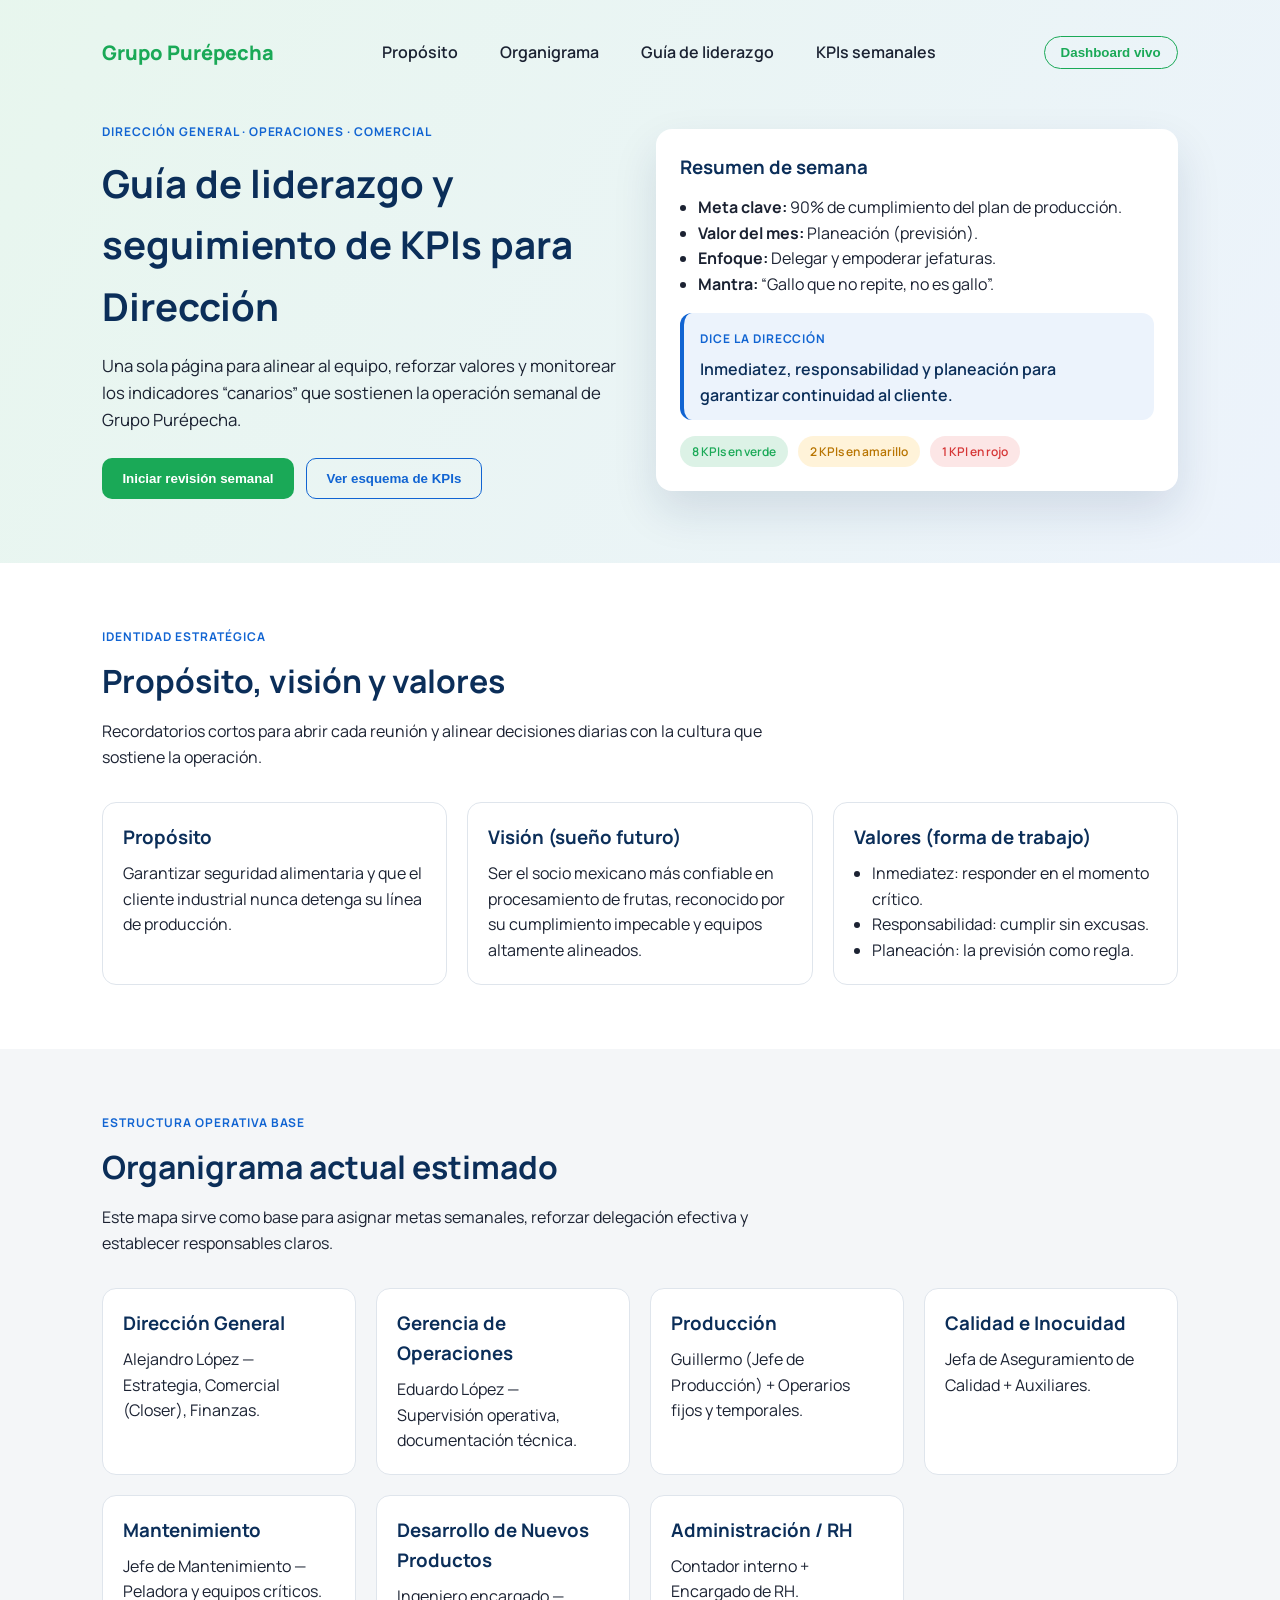
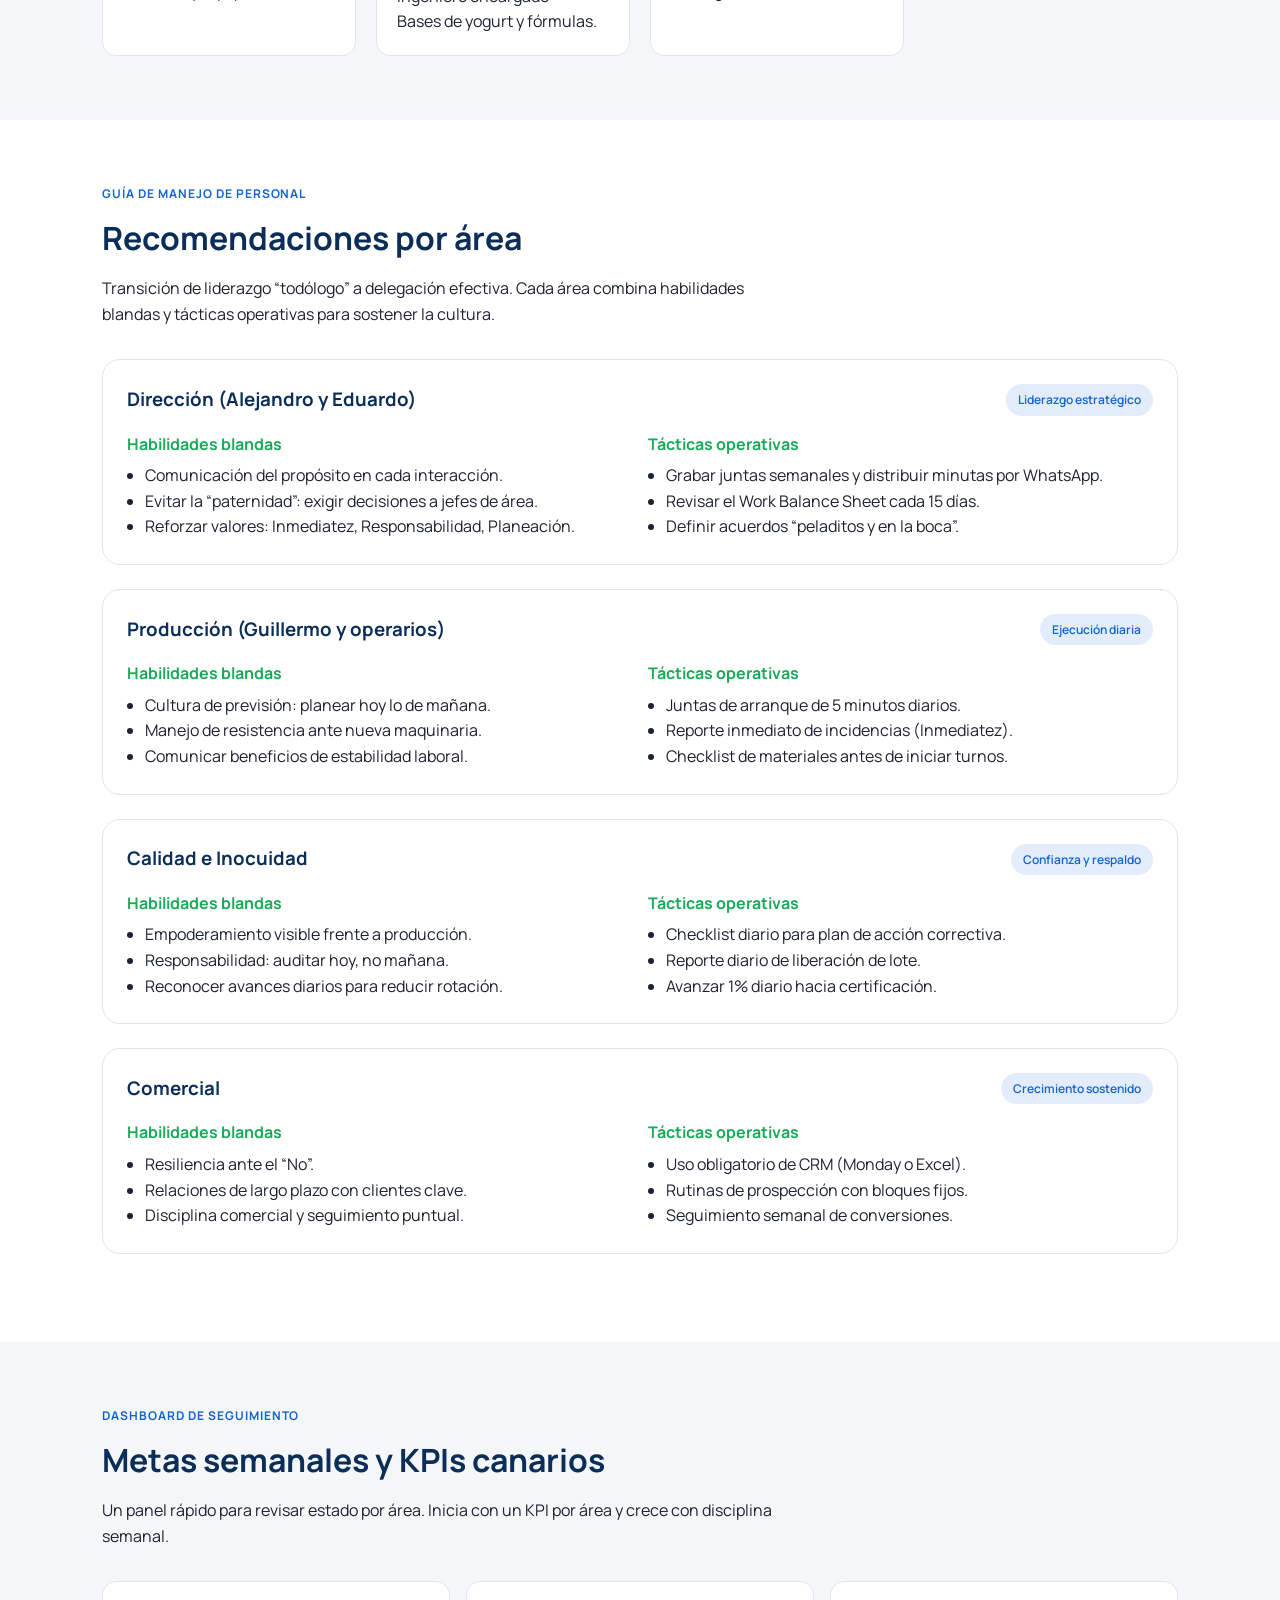
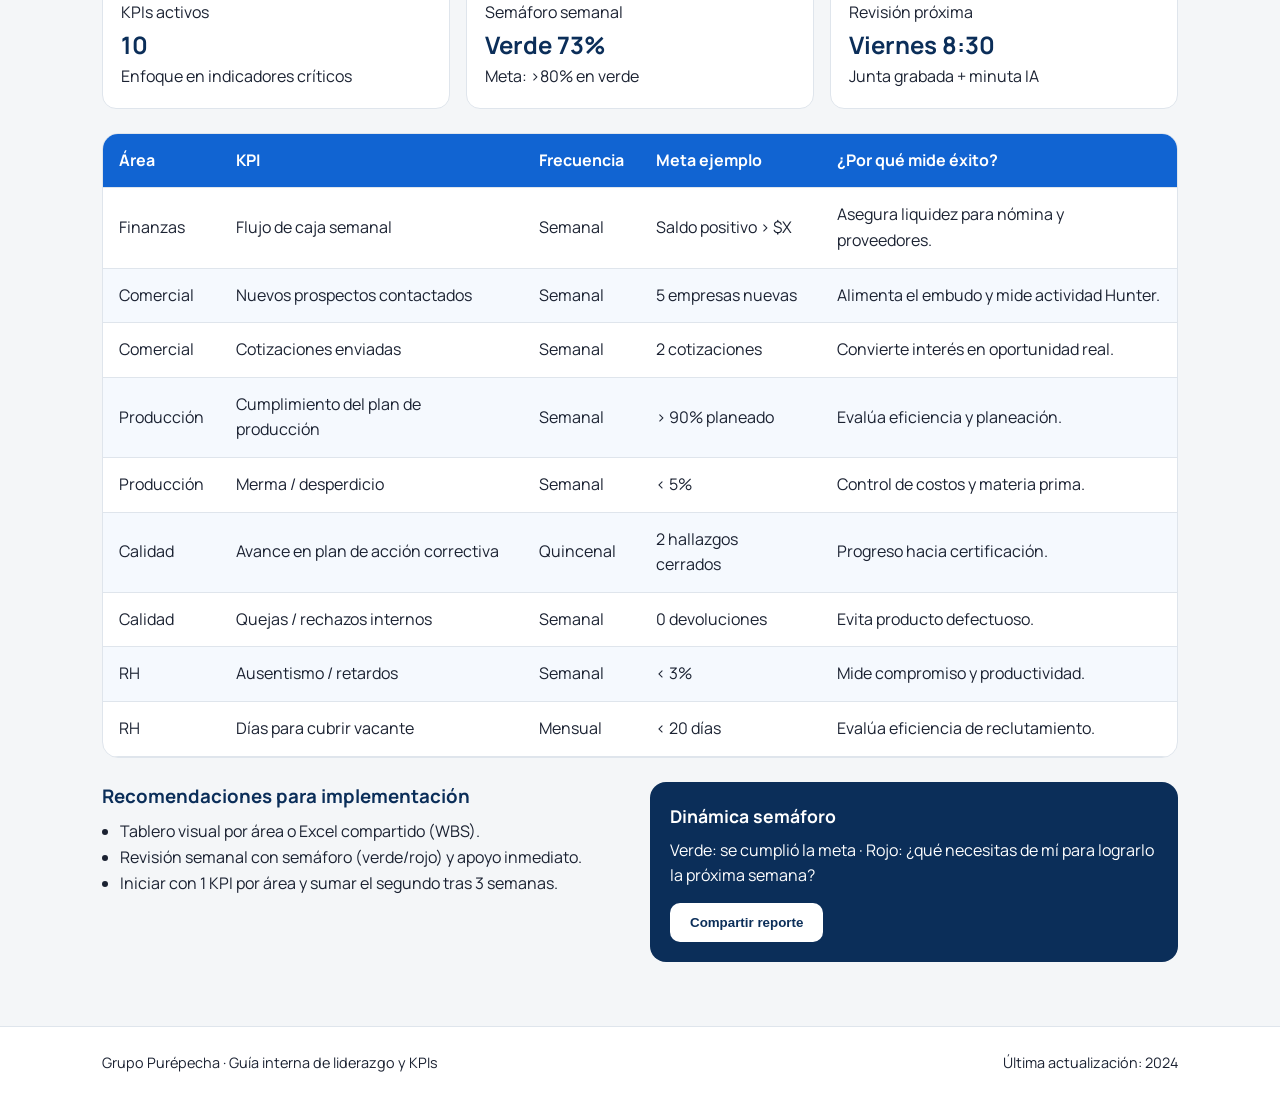
==== public/index.html @ 1cf467c3 "Add public assets for preview" ====
<!DOCTYPE html>
<html lang="es">
<head>
  <meta charset="UTF-8" />
  <meta name="viewport" content="width=device-width, initial-scale=1" />
  <title>Guía de Liderazgo & KPIs | Grupo Purépecha</title>
  <link rel="stylesheet" href="styles.css" />
  <link rel="preconnect" href="https://fonts.googleapis.com" />
  <link rel="preconnect" href="https://fonts.gstatic.com" crossorigin />
  <link
    href="https://fonts.googleapis.com/css2?family=Manrope:wght@400;500;600;700;800&display=swap"
    rel="stylesheet"
  />
</head>
<body>
  <header class="hero" id="inicio">
    <nav class="nav">
      <div class="logo">Grupo Purépecha</div>
      <div class="nav-links">
        <a href="#proposito">Propósito</a>
        <a href="#organigrama">Organigrama</a>
        <a href="#guia">Guía de liderazgo</a>
        <a href="#kpis">KPIs semanales</a>
      </div>
      <button class="nav-cta">Dashboard vivo</button>
    </nav>

    <section class="hero-content">
      <div>
        <p class="eyebrow">Dirección General · Operaciones · Comercial</p>
        <h1>Guía de liderazgo y seguimiento de KPIs para Dirección</h1>
        <p class="hero-lead">
          Una sola página para alinear al equipo, reforzar valores y monitorear los indicadores
          “canarios” que sostienen la operación semanal de Grupo Purépecha.
        </p>
        <div class="hero-actions">
          <button class="primary">Iniciar revisión semanal</button>
          <button class="ghost">Ver esquema de KPIs</button>
        </div>
      </div>
      <div class="hero-card">
        <h3>Resumen de semana</h3>
        <ul>
          <li><strong>Meta clave:</strong> 90% de cumplimiento del plan de producción.</li>
          <li><strong>Valor del mes:</strong> Planeación (previsión).</li>
          <li><strong>Enfoque:</strong> Delegar y empoderar jefaturas.</li>
          <li><strong>Mantra:</strong> “Gallo que no repite, no es gallo”.</li>
        </ul>
        <div class="quote">
          <span>Dice la Dirección</span>
          <p>Inmediatez, responsabilidad y planeación para garantizar continuidad al cliente.</p>
        </div>
        <div class="pill-row">
          <span class="pill success">8 KPIs en verde</span>
          <span class="pill warning">2 KPIs en amarillo</span>
          <span class="pill danger">1 KPI en rojo</span>
        </div>
      </div>
    </section>
  </header>

  <main>
    <section class="section" id="proposito">
      <div class="section-header">
        <p class="eyebrow">Identidad estratégica</p>
        <h2>Propósito, visión y valores</h2>
        <p>
          Recordatorios cortos para abrir cada reunión y alinear decisiones diarias con la cultura
          que sostiene la operación.
        </p>
      </div>
      <div class="grid three">
        <article class="card">
          <h3>Propósito</h3>
          <p>
            Garantizar seguridad alimentaria y que el cliente industrial nunca detenga su línea de
            producción.
          </p>
        </article>
        <article class="card">
          <h3>Visión (sueño futuro)</h3>
          <p>
            Ser el socio mexicano más confiable en procesamiento de frutas, reconocido por su
            cumplimiento impecable y equipos altamente alineados.
          </p>
        </article>
        <article class="card">
          <h3>Valores (forma de trabajo)</h3>
          <ul>
            <li>Inmediatez: responder en el momento crítico.</li>
            <li>Responsabilidad: cumplir sin excusas.</li>
            <li>Planeación: la previsión como regla.</li>
          </ul>
        </article>
      </div>
    </section>

    <section class="section soft" id="organigrama">
      <div class="section-header">
        <p class="eyebrow">Estructura operativa base</p>
        <h2>Organigrama actual estimado</h2>
        <p>
          Este mapa sirve como base para asignar metas semanales, reforzar delegación efectiva y
          establecer responsables claros.
        </p>
      </div>
      <div class="grid two">
        <article class="card">
          <h3>Dirección General</h3>
          <p>Alejandro López — Estrategia, Comercial (Closer), Finanzas.</p>
        </article>
        <article class="card">
          <h3>Gerencia de Operaciones</h3>
          <p>Eduardo López — Supervisión operativa, documentación técnica.</p>
        </article>
        <article class="card">
          <h3>Producción</h3>
          <p>Guillermo (Jefe de Producción) + Operarios fijos y temporales.</p>
        </article>
        <article class="card">
          <h3>Calidad e Inocuidad</h3>
          <p>Jefa de Aseguramiento de Calidad + Auxiliares.</p>
        </article>
        <article class="card">
          <h3>Mantenimiento</h3>
          <p>Jefe de Mantenimiento — Peladora y equipos críticos.</p>
        </article>
        <article class="card">
          <h3>Desarrollo de Nuevos Productos</h3>
          <p>Ingeniero encargado — Bases de yogurt y fórmulas.</p>
        </article>
        <article class="card">
          <h3>Administración / RH</h3>
          <p>Contador interno + Encargado de RH.</p>
        </article>
      </div>
    </section>

    <section class="section" id="guia">
      <div class="section-header">
        <p class="eyebrow">Guía de manejo de personal</p>
        <h2>Recomendaciones por área</h2>
        <p>
          Transición de liderazgo “todólogo” a delegación efectiva. Cada área combina habilidades
          blandas y tácticas operativas para sostener la cultura.
        </p>
      </div>

      <div class="area">
        <div class="area-title">
          <h3>Dirección (Alejandro y Eduardo)</h3>
          <span class="tag">Liderazgo estratégico</span>
        </div>
        <div class="area-grid">
          <div>
            <h4>Habilidades blandas</h4>
            <ul>
              <li>Comunicación del propósito en cada interacción.</li>
              <li>Evitar la “paternidad”: exigir decisiones a jefes de área.</li>
              <li>Reforzar valores: Inmediatez, Responsabilidad, Planeación.</li>
            </ul>
          </div>
          <div>
            <h4>Tácticas operativas</h4>
            <ul>
              <li>Grabar juntas semanales y distribuir minutas por WhatsApp.</li>
              <li>Revisar el Work Balance Sheet cada 15 días.</li>
              <li>Definir acuerdos “peladitos y en la boca”.</li>
            </ul>
          </div>
        </div>
      </div>

      <div class="area">
        <div class="area-title">
          <h3>Producción (Guillermo y operarios)</h3>
          <span class="tag">Ejecución diaria</span>
        </div>
        <div class="area-grid">
          <div>
            <h4>Habilidades blandas</h4>
            <ul>
              <li>Cultura de previsión: planear hoy lo de mañana.</li>
              <li>Manejo de resistencia ante nueva maquinaria.</li>
              <li>Comunicar beneficios de estabilidad laboral.</li>
            </ul>
          </div>
          <div>
            <h4>Tácticas operativas</h4>
            <ul>
              <li>Juntas de arranque de 5 minutos diarios.</li>
              <li>Reporte inmediato de incidencias (Inmediatez).</li>
              <li>Checklist de materiales antes de iniciar turnos.</li>
            </ul>
          </div>
        </div>
      </div>

      <div class="area">
        <div class="area-title">
          <h3>Calidad e Inocuidad</h3>
          <span class="tag">Confianza y respaldo</span>
        </div>
        <div class="area-grid">
          <div>
            <h4>Habilidades blandas</h4>
            <ul>
              <li>Empoderamiento visible frente a producción.</li>
              <li>Responsabilidad: auditar hoy, no mañana.</li>
              <li>Reconocer avances diarios para reducir rotación.</li>
            </ul>
          </div>
          <div>
            <h4>Tácticas operativas</h4>
            <ul>
              <li>Checklist diario para plan de acción correctiva.</li>
              <li>Reporte diario de liberación de lote.</li>
              <li>Avanzar 1% diario hacia certificación.</li>
            </ul>
          </div>
        </div>
      </div>

      <div class="area">
        <div class="area-title">
          <h3>Comercial</h3>
          <span class="tag">Crecimiento sostenido</span>
        </div>
        <div class="area-grid">
          <div>
            <h4>Habilidades blandas</h4>
            <ul>
              <li>Resiliencia ante el “No”.</li>
              <li>Relaciones de largo plazo con clientes clave.</li>
              <li>Disciplina comercial y seguimiento puntual.</li>
            </ul>
          </div>
          <div>
            <h4>Tácticas operativas</h4>
            <ul>
              <li>Uso obligatorio de CRM (Monday o Excel).</li>
              <li>Rutinas de prospección con bloques fijos.</li>
              <li>Seguimiento semanal de conversiones.</li>
            </ul>
          </div>
        </div>
      </div>
    </section>

    <section class="section soft" id="kpis">
      <div class="section-header">
        <p class="eyebrow">Dashboard de seguimiento</p>
        <h2>Metas semanales y KPIs canarios</h2>
        <p>
          Un panel rápido para revisar estado por área. Inicia con un KPI por área y crece con
          disciplina semanal.
        </p>
      </div>

      <div class="kpi-highlights">
        <div class="highlight">
          <p>KPIs activos</p>
          <h3>10</h3>
          <span>Enfoque en indicadores críticos</span>
        </div>
        <div class="highlight">
          <p>Semáforo semanal</p>
          <h3>Verde 73%</h3>
          <span>Meta: &gt;80% en verde</span>
        </div>
        <div class="highlight">
          <p>Revisión próxima</p>
          <h3>Viernes 8:30</h3>
          <span>Junta grabada + minuta IA</span>
        </div>
      </div>

      <div class="table-wrapper">
        <table>
          <thead>
            <tr>
              <th>Área</th>
              <th>KPI</th>
              <th>Frecuencia</th>
              <th>Meta ejemplo</th>
              <th>¿Por qué mide éxito?</th>
            </tr>
          </thead>
          <tbody>
            <tr>
              <td>Finanzas</td>
              <td>Flujo de caja semanal</td>
              <td>Semanal</td>
              <td>Saldo positivo &gt; $X</td>
              <td>Asegura liquidez para nómina y proveedores.</td>
            </tr>
            <tr>
              <td>Comercial</td>
              <td>Nuevos prospectos contactados</td>
              <td>Semanal</td>
              <td>5 empresas nuevas</td>
              <td>Alimenta el embudo y mide actividad Hunter.</td>
            </tr>
            <tr>
              <td>Comercial</td>
              <td>Cotizaciones enviadas</td>
              <td>Semanal</td>
              <td>2 cotizaciones</td>
              <td>Convierte interés en oportunidad real.</td>
            </tr>
            <tr>
              <td>Producción</td>
              <td>Cumplimiento del plan de producción</td>
              <td>Semanal</td>
              <td>&gt; 90% planeado</td>
              <td>Evalúa eficiencia y planeación.</td>
            </tr>
            <tr>
              <td>Producción</td>
              <td>Merma / desperdicio</td>
              <td>Semanal</td>
              <td>&lt; 5%</td>
              <td>Control de costos y materia prima.</td>
            </tr>
            <tr>
              <td>Calidad</td>
              <td>Avance en plan de acción correctiva</td>
              <td>Quincenal</td>
              <td>2 hallazgos cerrados</td>
              <td>Progreso hacia certificación.</td>
            </tr>
            <tr>
              <td>Calidad</td>
              <td>Quejas / rechazos internos</td>
              <td>Semanal</td>
              <td>0 devoluciones</td>
              <td>Evita producto defectuoso.</td>
            </tr>
            <tr>
              <td>RH</td>
              <td>Ausentismo / retardos</td>
              <td>Semanal</td>
              <td>&lt; 3%</td>
              <td>Mide compromiso y productividad.</td>
            </tr>
            <tr>
              <td>RH</td>
              <td>Días para cubrir vacante</td>
              <td>Mensual</td>
              <td>&lt; 20 días</td>
              <td>Evalúa eficiencia de reclutamiento.</td>
            </tr>
          </tbody>
        </table>
      </div>

      <div class="recommendations">
        <div>
          <h3>Recomendaciones para implementación</h3>
          <ul>
            <li>Tablero visual por área o Excel compartido (WBS).</li>
            <li>Revisión semanal con semáforo (verde/rojo) y apoyo inmediato.</li>
            <li>Iniciar con 1 KPI por área y sumar el segundo tras 3 semanas.</li>
          </ul>
        </div>
        <div class="callout">
          <h4>Dinámica semáforo</h4>
          <p>
            Verde: se cumplió la meta · Rojo: ¿qué necesitas de mí para lograrlo la próxima semana?
          </p>
          <button class="primary">Compartir reporte</button>
        </div>
      </div>
    </section>
  </main>

  <footer>
    <p>Grupo Purépecha · Guía interna de liderazgo y KPIs</p>
    <span>Última actualización: 2024</span>
  </footer>
</body>
</html>
---- public/styles.css ----
:root {
  --verde: #1aa957;
  --azul: #1164d2;
  --azul-oscuro: #0b2e59;
  --gris: #f4f6f8;
  --texto: #1b2232;
  --borde: #dfe5ec;
}

* {
  box-sizing: border-box;
  margin: 0;
  padding: 0;
}

body {
  font-family: "Manrope", sans-serif;
  color: var(--texto);
  background: #fff;
  line-height: 1.6;
}

a {
  text-decoration: none;
  color: inherit;
}

header.hero {
  background: linear-gradient(120deg, rgba(26, 169, 87, 0.1), rgba(17, 100, 210, 0.08));
  padding: 32px 8vw 64px;
}

.nav {
  display: flex;
  align-items: center;
  justify-content: space-between;
  gap: 24px;
  flex-wrap: wrap;
}

.logo {
  font-weight: 800;
  color: var(--verde);
  font-size: 1.25rem;
}

.nav-links {
  display: flex;
  gap: 18px;
  flex-wrap: wrap;
  font-weight: 600;
}

.nav-links a {
  padding: 8px 12px;
  border-radius: 20px;
}

.nav-links a:hover {
  background: rgba(26, 169, 87, 0.12);
}

.nav-cta {
  border: 1px solid var(--verde);
  color: var(--verde);
  background: transparent;
  padding: 8px 16px;
  border-radius: 20px;
  font-weight: 600;
}

.hero-content {
  margin-top: 48px;
  display: grid;
  grid-template-columns: repeat(auto-fit, minmax(280px, 1fr));
  gap: 32px;
  align-items: center;
}

.eyebrow {
  text-transform: uppercase;
  letter-spacing: 0.08em;
  font-size: 0.75rem;
  color: var(--azul);
  font-weight: 700;
}

h1 {
  font-size: clamp(2.2rem, 3vw, 3rem);
  margin: 12px 0 16px;
  color: var(--azul-oscuro);
}

.hero-lead {
  font-size: 1.05rem;
  margin-bottom: 24px;
  max-width: 520px;
}

.hero-actions {
  display: flex;
  gap: 12px;
  flex-wrap: wrap;
}

button.primary {
  background: var(--verde);
  color: #fff;
  border: none;
  padding: 12px 20px;
  border-radius: 10px;
  font-weight: 600;
}

button.ghost {
  border: 1px solid var(--azul);
  background: transparent;
  padding: 12px 20px;
  border-radius: 10px;
  color: var(--azul);
  font-weight: 600;
}

.hero-card {
  background: #fff;
  border-radius: 16px;
  padding: 24px;
  box-shadow: 0 20px 45px rgba(14, 45, 89, 0.12);
}

.hero-card h3 {
  margin-bottom: 12px;
  color: var(--azul-oscuro);
}

.hero-card ul {
  margin-bottom: 16px;
  padding-left: 18px;
}

.quote {
  background: rgba(17, 100, 210, 0.08);
  border-left: 4px solid var(--azul);
  padding: 12px 16px;
  border-radius: 12px;
  margin-bottom: 16px;
}

.quote span {
  font-size: 0.75rem;
  font-weight: 700;
  color: var(--azul);
  text-transform: uppercase;
  letter-spacing: 0.08em;
}

.quote p {
  margin-top: 6px;
  color: var(--azul-oscuro);
  font-weight: 600;
}

.pill-row {
  display: flex;
  gap: 10px;
  flex-wrap: wrap;
}

.pill {
  font-size: 0.75rem;
  padding: 6px 12px;
  border-radius: 999px;
  font-weight: 600;
}

.pill.success {
  background: rgba(26, 169, 87, 0.15);
  color: var(--verde);
}

.pill.warning {
  background: rgba(255, 174, 0, 0.15);
  color: #b87400;
}

.pill.danger {
  background: rgba(235, 87, 87, 0.15);
  color: #d63636;
}

.section {
  padding: 64px 8vw;
}

.section.soft {
  background: var(--gris);
}

.section-header {
  max-width: 680px;
  margin-bottom: 32px;
}

.section-header h2 {
  font-size: clamp(1.8rem, 2.5vw, 2.4rem);
  color: var(--azul-oscuro);
  margin: 10px 0 12px;
}

.grid {
  display: grid;
  gap: 20px;
}

.grid.two {
  grid-template-columns: repeat(auto-fit, minmax(240px, 1fr));
}

.grid.three {
  grid-template-columns: repeat(auto-fit, minmax(260px, 1fr));
}

.card {
  background: #fff;
  padding: 20px;
  border-radius: 14px;
  border: 1px solid var(--borde);
}

.card h3 {
  color: var(--azul-oscuro);
  margin-bottom: 8px;
}

.card ul {
  padding-left: 18px;
}

.area {
  border: 1px solid var(--borde);
  border-radius: 18px;
  padding: 24px;
  margin-bottom: 24px;
  background: #fff;
}

.area-title {
  display: flex;
  align-items: center;
  justify-content: space-between;
  gap: 12px;
  margin-bottom: 16px;
  flex-wrap: wrap;
}

.area-title h3 {
  color: var(--azul-oscuro);
}

.tag {
  background: rgba(17, 100, 210, 0.12);
  color: var(--azul);
  padding: 6px 12px;
  border-radius: 999px;
  font-size: 0.75rem;
  font-weight: 600;
}

.area-grid {
  display: grid;
  grid-template-columns: repeat(auto-fit, minmax(220px, 1fr));
  gap: 16px;
}

.area-grid h4 {
  color: var(--verde);
  margin-bottom: 6px;
}

.area-grid ul {
  padding-left: 18px;
}

.kpi-highlights {
  display: grid;
  grid-template-columns: repeat(auto-fit, minmax(200px, 1fr));
  gap: 16px;
  margin-bottom: 24px;
}

.highlight {
  background: #fff;
  padding: 18px;
  border-radius: 14px;
  border: 1px solid var(--borde);
}

.highlight h3 {
  font-size: 1.5rem;
  color: var(--azul-oscuro);
}

.table-wrapper {
  background: #fff;
  border-radius: 16px;
  border: 1px solid var(--borde);
  overflow-x: auto;
  margin-bottom: 24px;
}

table {
  width: 100%;
  border-collapse: collapse;
  min-width: 680px;
}

thead {
  background: var(--azul);
  color: #fff;
}

th,
td {
  padding: 14px 16px;
  text-align: left;
  border-bottom: 1px solid var(--borde);
}

tbody tr:nth-child(even) {
  background: rgba(17, 100, 210, 0.04);
}

.recommendations {
  display: grid;
  gap: 20px;
  grid-template-columns: repeat(auto-fit, minmax(260px, 1fr));
  align-items: stretch;
}

.recommendations h3 {
  color: var(--azul-oscuro);
  margin-bottom: 8px;
}

.recommendations ul {
  padding-left: 18px;
}

.callout {
  background: var(--azul-oscuro);
  color: #fff;
  padding: 20px;
  border-radius: 16px;
}

.callout h4 {
  margin-bottom: 8px;
  font-size: 1.1rem;
}

.callout button {
  margin-top: 14px;
  background: #fff;
  color: var(--azul-oscuro);
}

footer {
  padding: 24px 8vw 40px;
  display: flex;
  justify-content: space-between;
  flex-wrap: wrap;
  gap: 10px;
  background: #fff;
  border-top: 1px solid var(--borde);
  font-size: 0.9rem;
}

@media (max-width: 720px) {
  .nav {
    flex-direction: column;
    align-items: flex-start;
  }

  .hero-actions {
    flex-direction: column;
    align-items: stretch;
  }
}
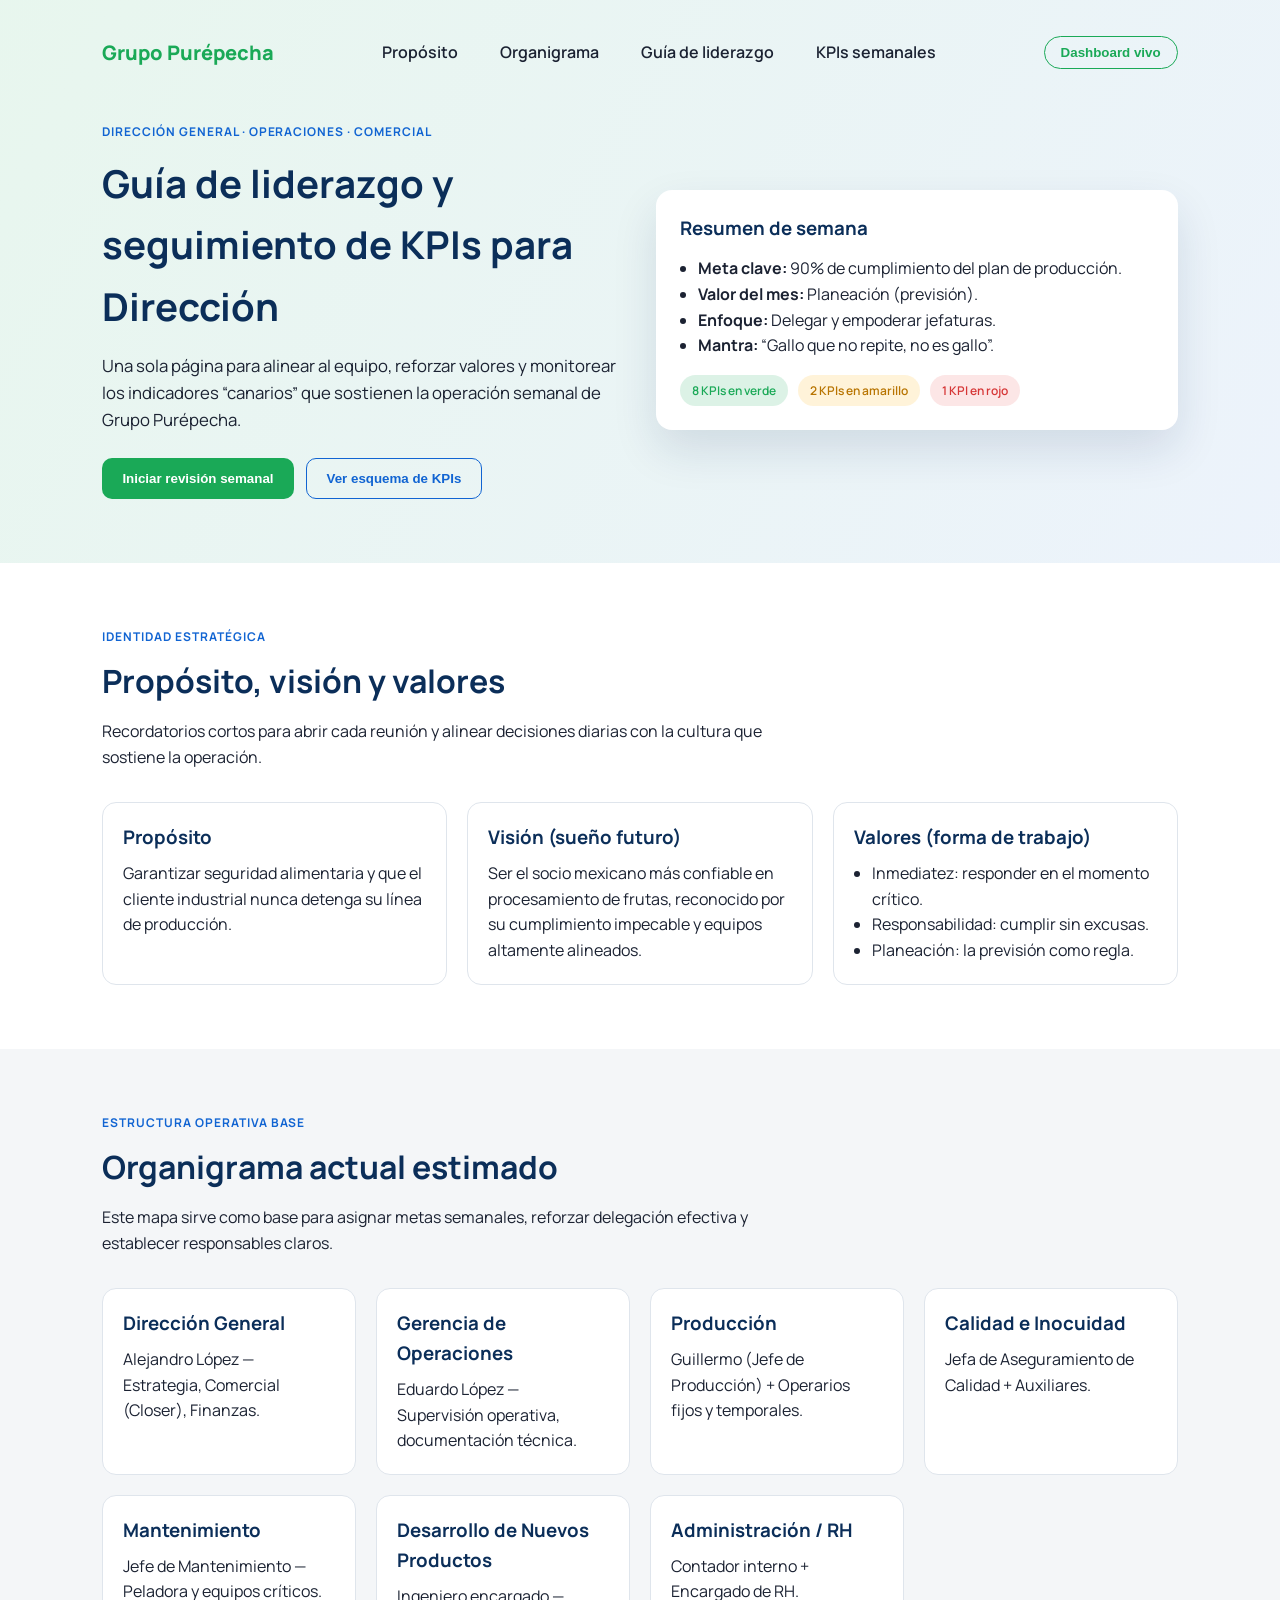
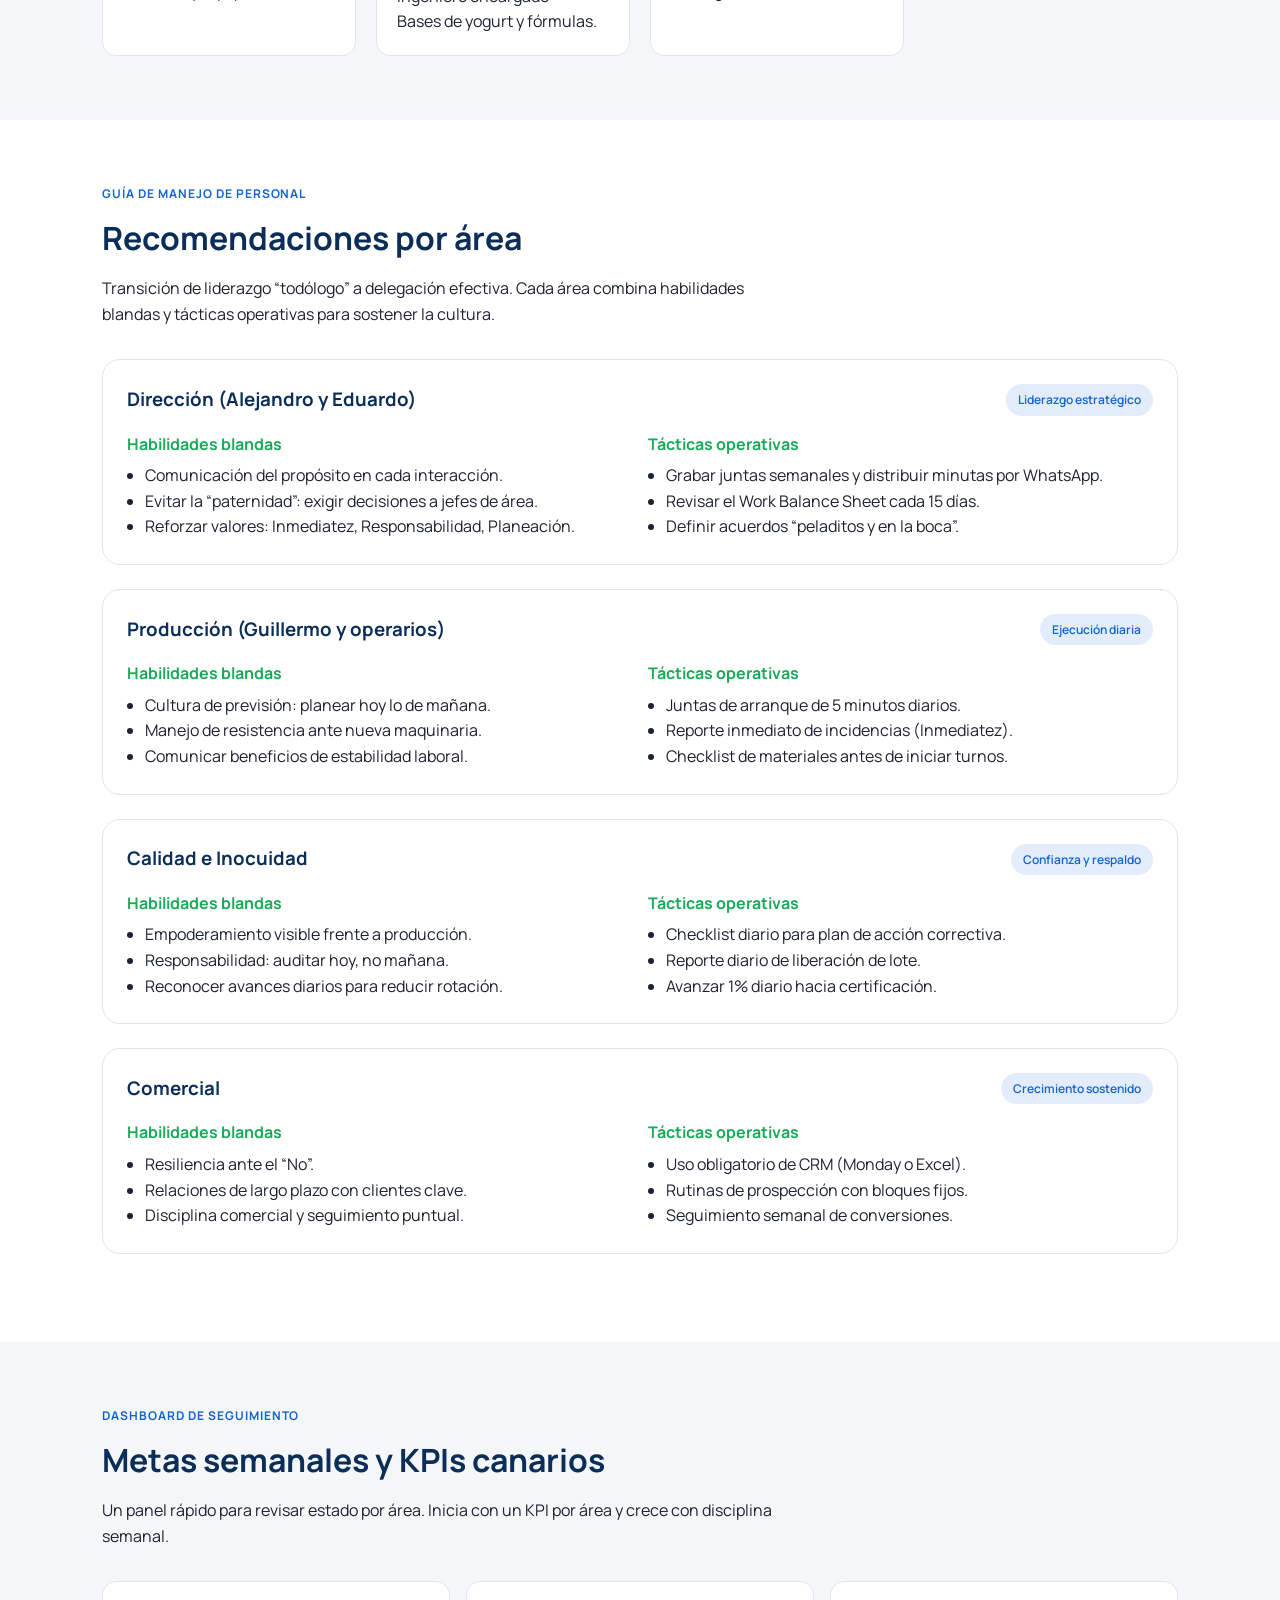
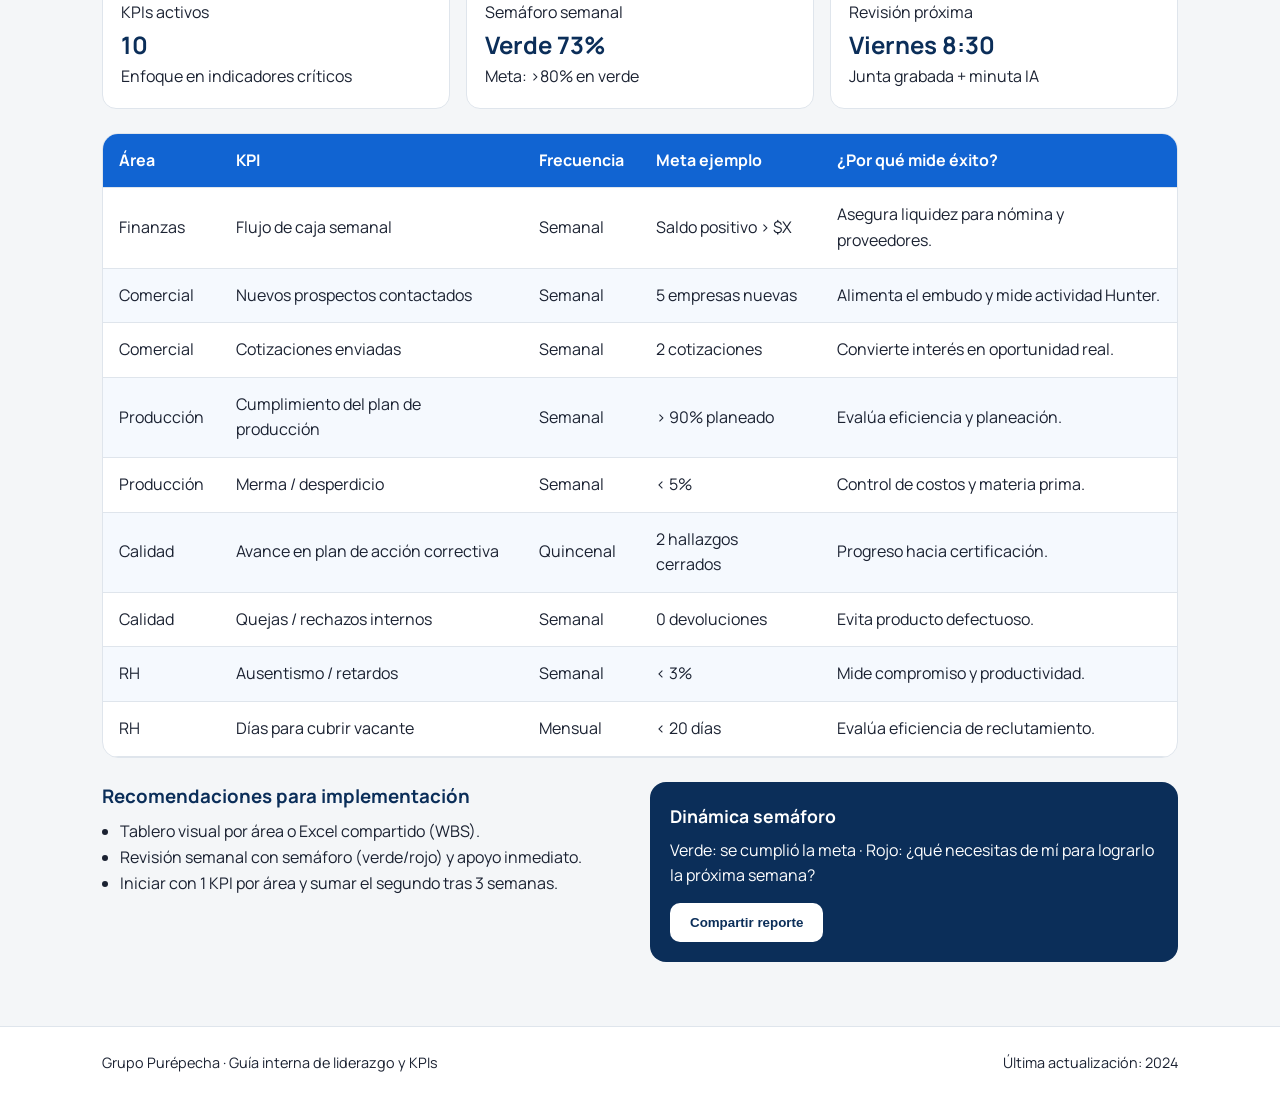
==== commit ae63f17f: "Remove direction quote callout" ====
--- a/public/index.html
+++ b/public/index.html
@@ -46,10 +46,6 @@
           <li><strong>Enfoque:</strong> Delegar y empoderar jefaturas.</li>
           <li><strong>Mantra:</strong> “Gallo que no repite, no es gallo”.</li>
         </ul>
-        <div class="quote">
-          <span>Dice la Dirección</span>
-          <p>Inmediatez, responsabilidad y planeación para garantizar continuidad al cliente.</p>
-        </div>
         <div class="pill-row">
           <span class="pill success">8 KPIs en verde</span>
           <span class="pill warning">2 KPIs en amarillo</span>
--- a/public/styles.css
+++ b/public/styles.css
@@ -138,28 +138,6 @@
   padding-left: 18px;
 }
 
-.quote {
-  background: rgba(17, 100, 210, 0.08);
-  border-left: 4px solid var(--azul);
-  padding: 12px 16px;
-  border-radius: 12px;
-  margin-bottom: 16px;
-}
-
-.quote span {
-  font-size: 0.75rem;
-  font-weight: 700;
-  color: var(--azul);
-  text-transform: uppercase;
-  letter-spacing: 0.08em;
-}
-
-.quote p {
-  margin-top: 6px;
-  color: var(--azul-oscuro);
-  font-weight: 600;
-}
-
 .pill-row {
   display: flex;
   gap: 10px;
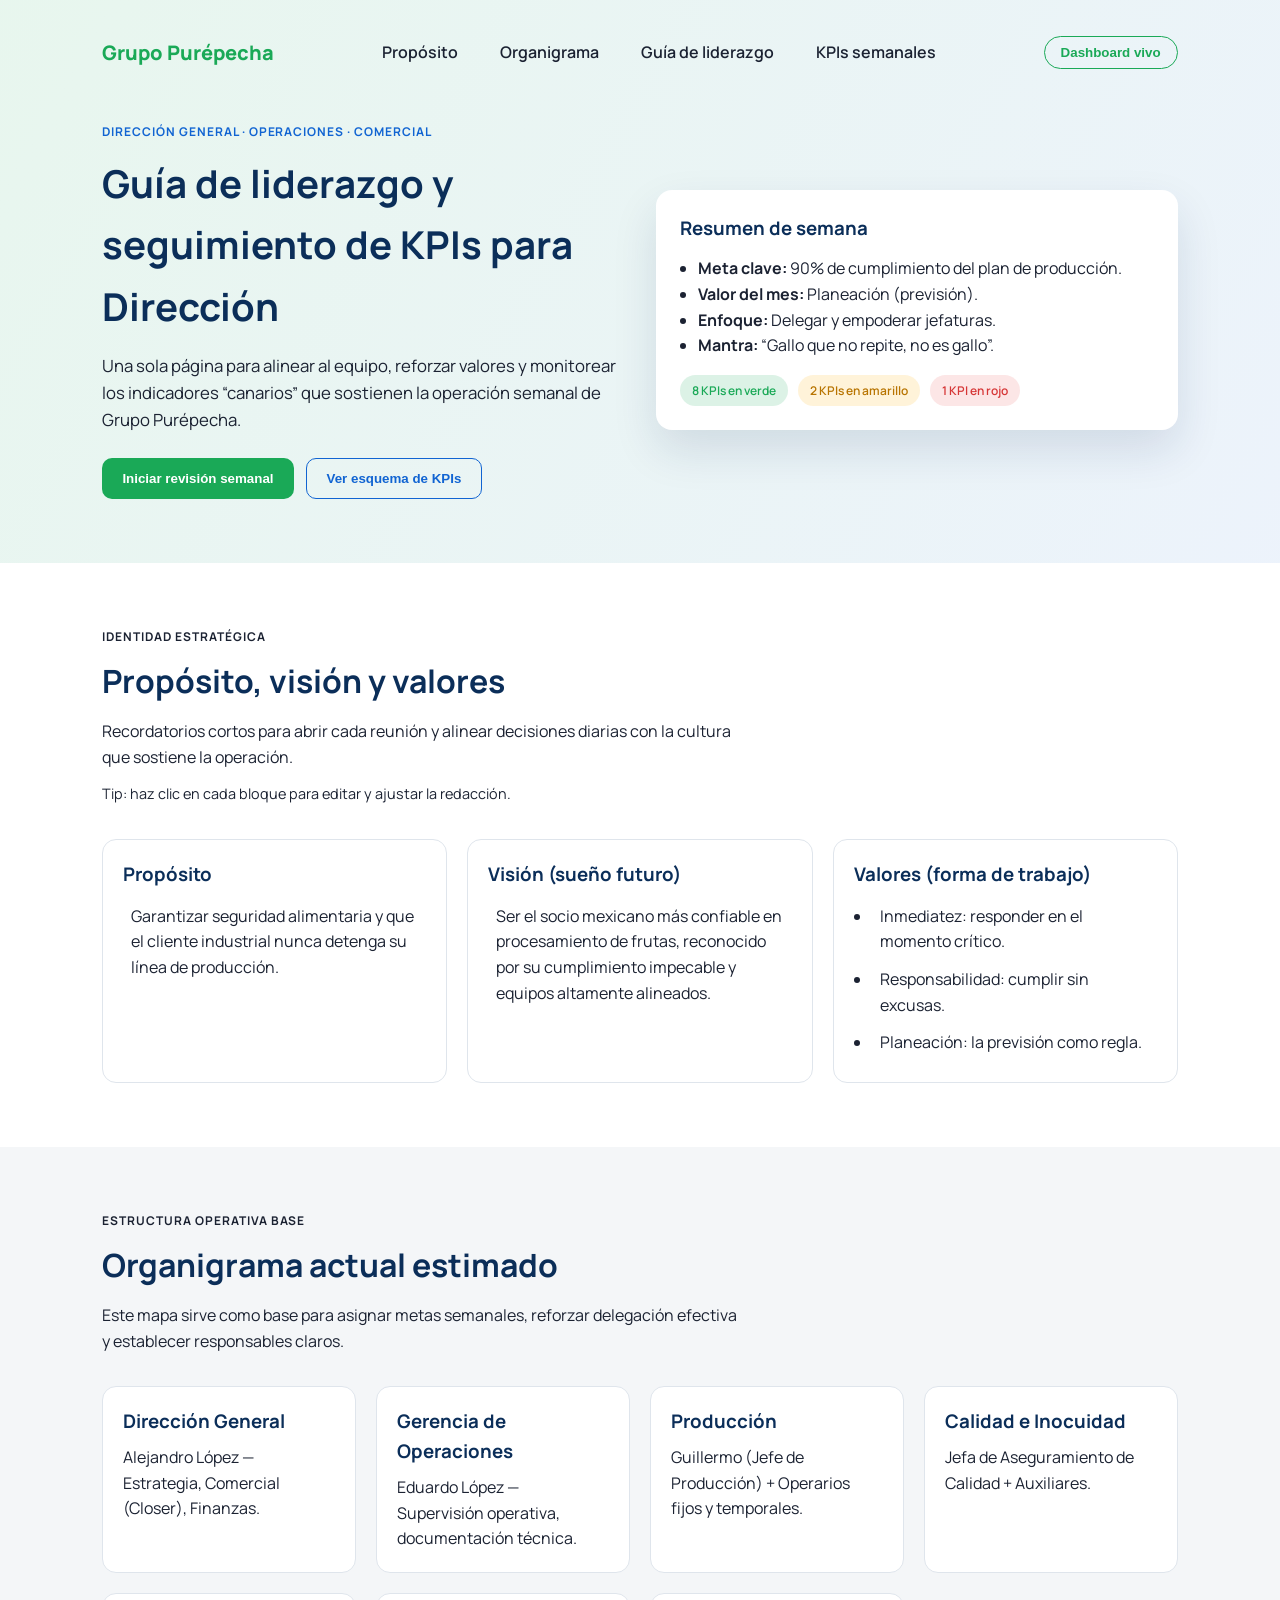
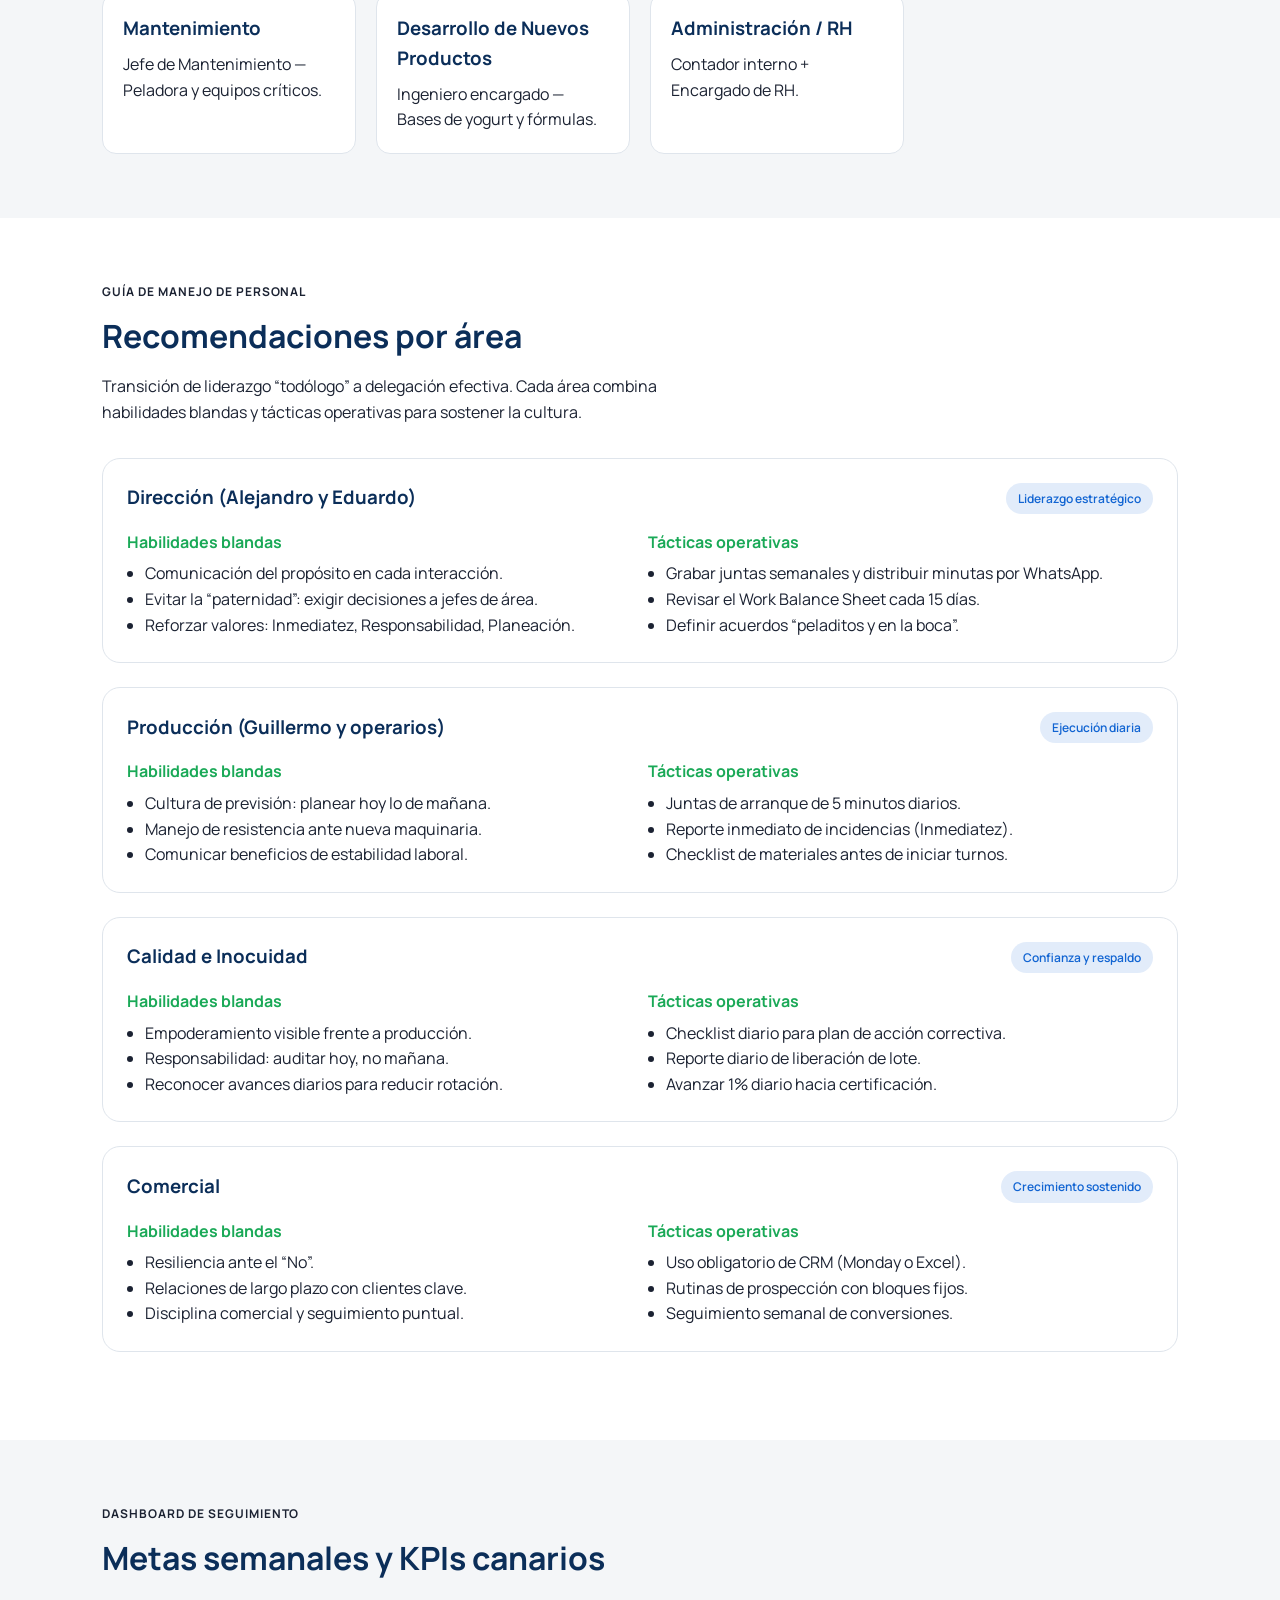
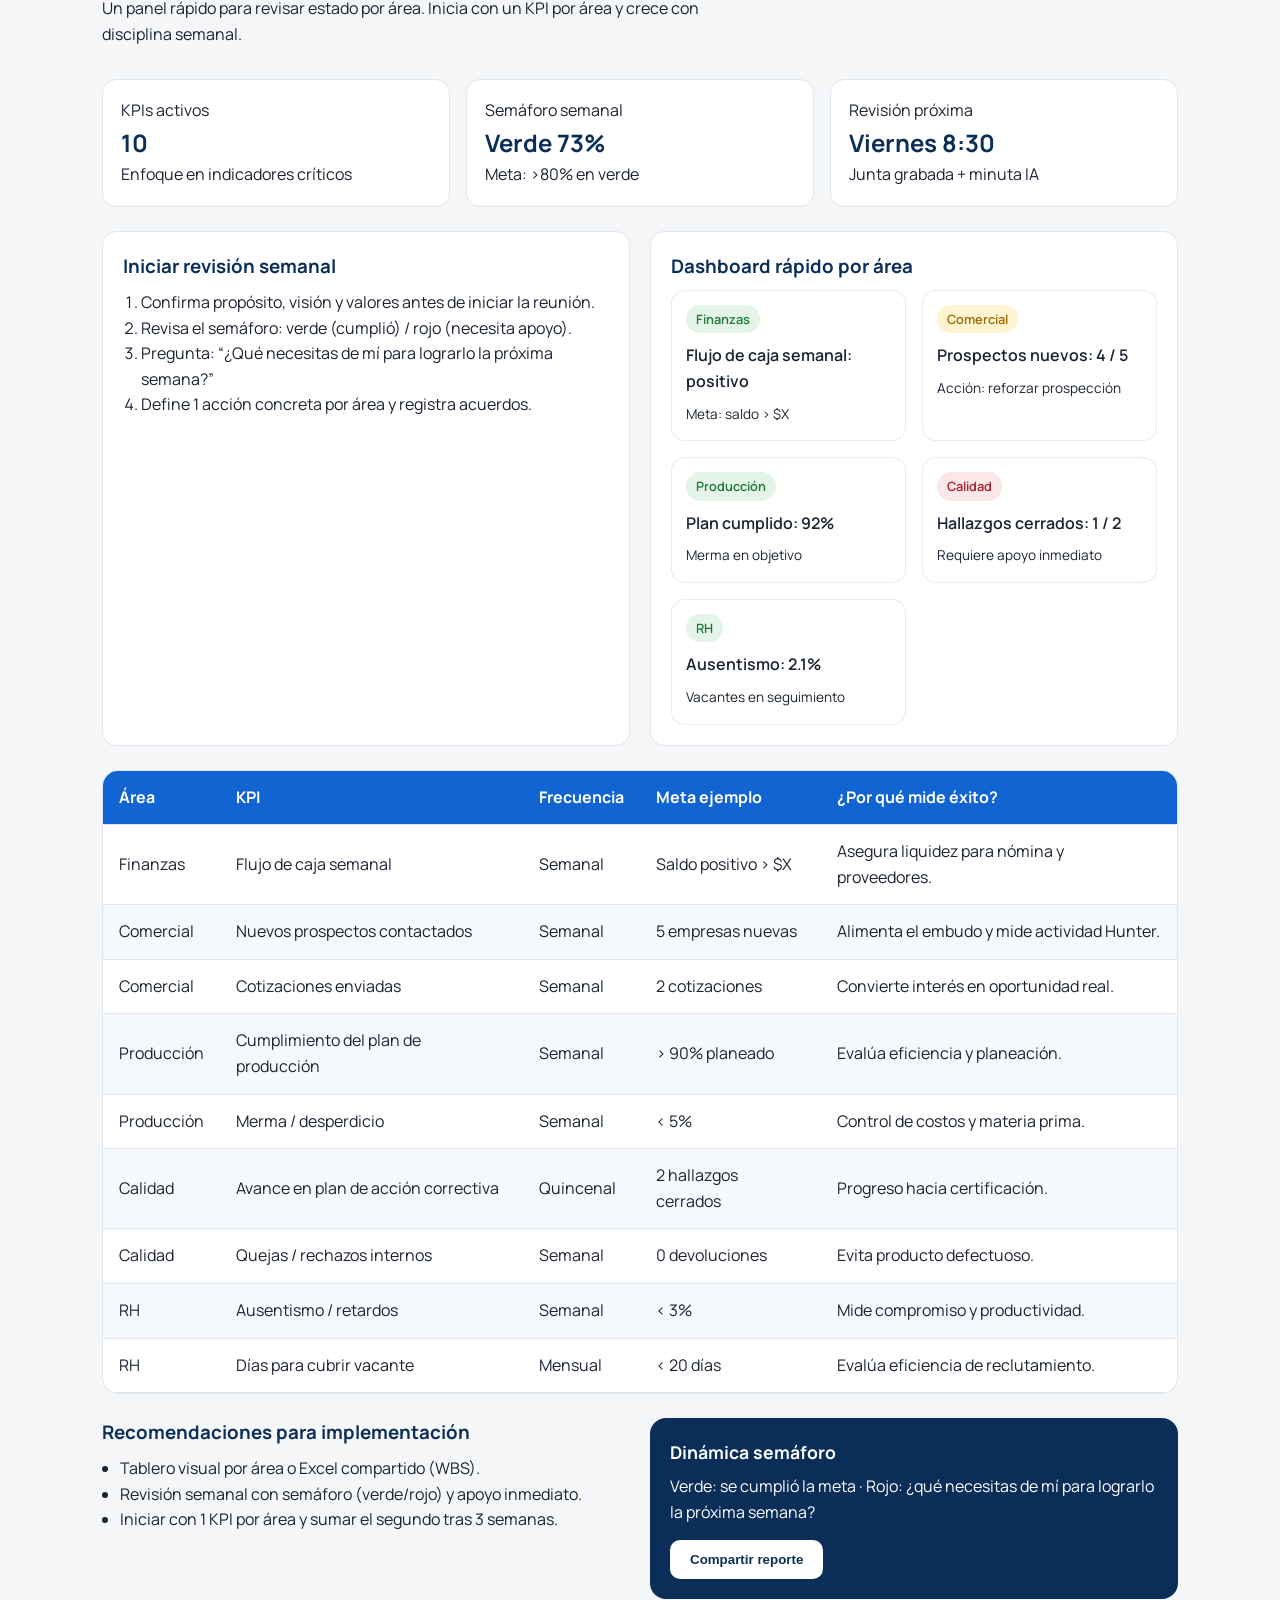
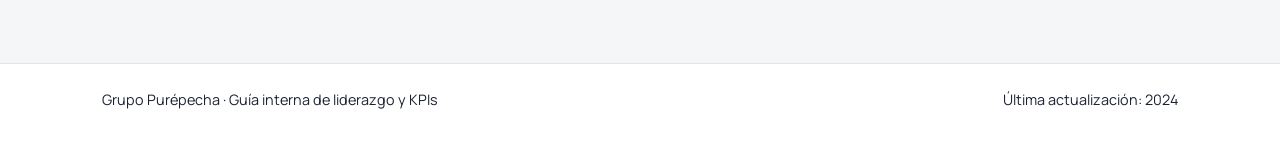
==== commit 649eecf9: "Add weekly review dashboard and editable culture blocks" ====
--- a/public/index.html
+++ b/public/index.html
@@ -64,18 +64,19 @@
           Recordatorios cortos para abrir cada reunión y alinear decisiones diarias con la cultura
           que sostiene la operación.
         </p>
+        <span class="helper">Tip: haz clic en cada bloque para editar y ajustar la redacción.</span>
       </div>
       <div class="grid three">
         <article class="card">
           <h3>Propósito</h3>
-          <p>
+          <p class="editable" contenteditable="true">
             Garantizar seguridad alimentaria y que el cliente industrial nunca detenga su línea de
             producción.
           </p>
         </article>
         <article class="card">
           <h3>Visión (sueño futuro)</h3>
-          <p>
+          <p class="editable" contenteditable="true">
             Ser el socio mexicano más confiable en procesamiento de frutas, reconocido por su
             cumplimiento impecable y equipos altamente alineados.
           </p>
@@ -83,9 +84,9 @@
         <article class="card">
           <h3>Valores (forma de trabajo)</h3>
           <ul>
-            <li>Inmediatez: responder en el momento crítico.</li>
-            <li>Responsabilidad: cumplir sin excusas.</li>
-            <li>Planeación: la previsión como regla.</li>
+            <li class="editable" contenteditable="true">Inmediatez: responder en el momento crítico.</li>
+            <li class="editable" contenteditable="true">Responsabilidad: cumplir sin excusas.</li>
+            <li class="editable" contenteditable="true">Planeación: la previsión como regla.</li>
           </ul>
         </article>
       </div>
@@ -271,6 +272,48 @@
         </div>
       </div>
 
+      <div class="review-grid">
+        <article class="card">
+          <h3>Iniciar revisión semanal</h3>
+          <ol>
+            <li>Confirma propósito, visión y valores antes de iniciar la reunión.</li>
+            <li>Revisa el semáforo: verde (cumplió) / rojo (necesita apoyo).</li>
+            <li>Pregunta: “¿Qué necesitas de mí para lograrlo la próxima semana?”</li>
+            <li>Define 1 acción concreta por área y registra acuerdos.</li>
+          </ol>
+        </article>
+        <article class="card">
+          <h3>Dashboard rápido por área</h3>
+          <div class="dashboard-grid">
+            <div class="status-card">
+              <span class="status-label success">Finanzas</span>
+              <p>Flujo de caja semanal: positivo</p>
+              <span class="status-meta">Meta: saldo &gt; $X</span>
+            </div>
+            <div class="status-card">
+              <span class="status-label warning">Comercial</span>
+              <p>Prospectos nuevos: 4 / 5</p>
+              <span class="status-meta">Acción: reforzar prospección</span>
+            </div>
+            <div class="status-card">
+              <span class="status-label success">Producción</span>
+              <p>Plan cumplido: 92%</p>
+              <span class="status-meta">Merma en objetivo</span>
+            </div>
+            <div class="status-card">
+              <span class="status-label danger">Calidad</span>
+              <p>Hallazgos cerrados: 1 / 2</p>
+              <span class="status-meta">Requiere apoyo inmediato</span>
+            </div>
+            <div class="status-card">
+              <span class="status-label success">RH</span>
+              <p>Ausentismo: 2.1%</p>
+              <span class="status-meta">Vacantes en seguimiento</span>
+            </div>
+          </div>
+        </article>
+      </div>
+
       <div class="table-wrapper">
         <table>
           <thead>
--- a/public/styles.css
+++ b/public/styles.css
@@ -185,6 +185,30 @@
   margin: 10px 0 12px;
 }
 
+.section-header p {
+  color: var(--muted);
+  max-width: 640px;
+}
+
+.helper {
+  display: inline-block;
+  margin-top: 12px;
+  font-size: 0.9rem;
+  color: var(--muted);
+}
+
+.editable {
+  outline: none;
+  border-radius: 12px;
+  padding: 6px 8px;
+  transition: box-shadow 0.2s ease, background 0.2s ease;
+}
+
+.editable:focus {
+  background: rgba(40, 167, 69, 0.08);
+  box-shadow: 0 0 0 2px rgba(0, 138, 62, 0.15);
+}
+
 .grid {
   display: grid;
   gap: 20px;
@@ -278,6 +302,67 @@
   color: var(--azul-oscuro);
 }
 
+.review-grid {
+  display: grid;
+  grid-template-columns: repeat(auto-fit, minmax(260px, 1fr));
+  gap: 20px;
+  margin-bottom: 24px;
+}
+
+.review-grid ol {
+  margin: 0;
+  padding-left: 18px;
+  color: var(--muted);
+}
+
+.dashboard-grid {
+  display: grid;
+  grid-template-columns: repeat(auto-fit, minmax(180px, 1fr));
+  gap: 16px;
+}
+
+.status-card {
+  border-radius: 14px;
+  border: 1px solid rgba(15, 23, 42, 0.08);
+  padding: 14px;
+  background: #fff;
+}
+
+.status-card p {
+  margin: 10px 0 6px;
+  font-weight: 600;
+}
+
+.status-meta {
+  font-size: 0.85rem;
+  color: var(--muted);
+}
+
+.status-label {
+  display: inline-flex;
+  align-items: center;
+  gap: 6px;
+  padding: 4px 10px;
+  border-radius: 999px;
+  font-size: 0.8rem;
+  font-weight: 600;
+}
+
+.status-label.success {
+  background: rgba(40, 167, 69, 0.12);
+  color: #1d7a34;
+}
+
+.status-label.warning {
+  background: rgba(255, 193, 7, 0.18);
+  color: #9a6b00;
+}
+
+.status-label.danger {
+  background: rgba(220, 53, 69, 0.12);
+  color: #a81f2c;
+}
+
 .table-wrapper {
   background: #fff;
   border-radius: 16px;
